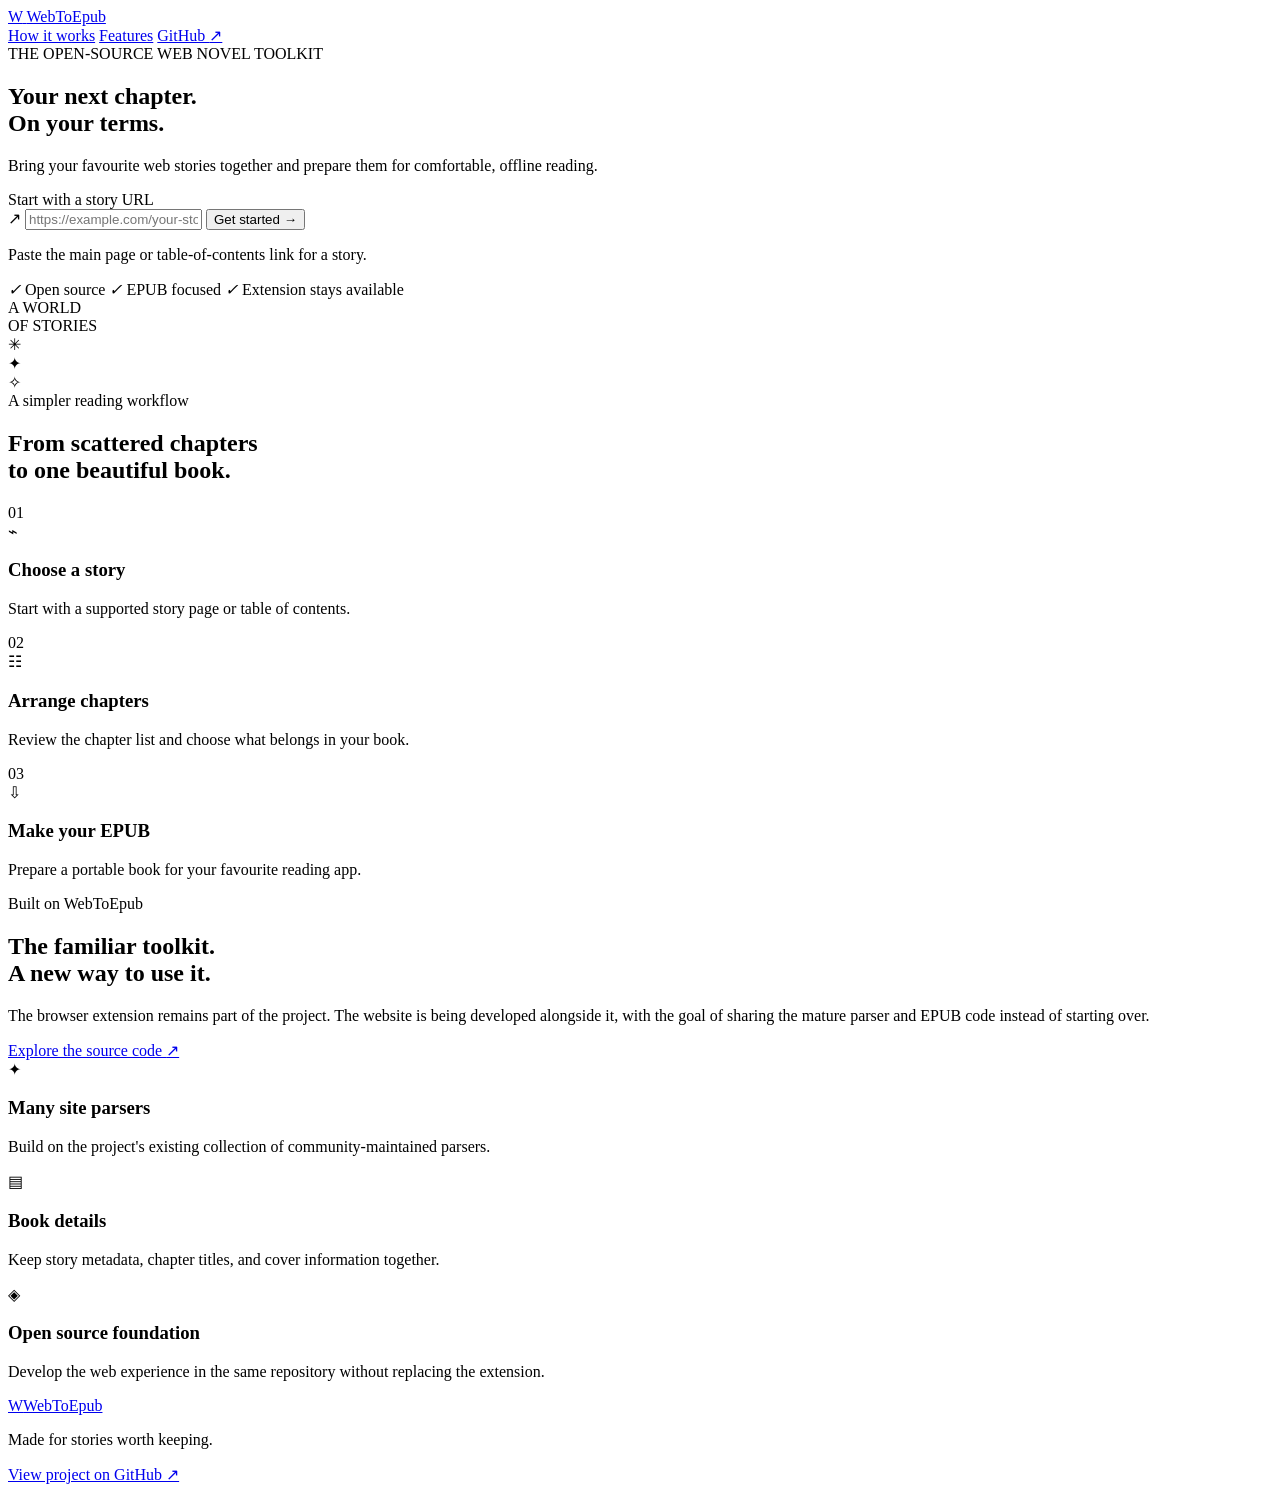
==== web/index.html @ 2ae7f824 "Add standalone WebToEpub website shell" ====
<!doctype html>
<html lang="en">
<head>
  <meta charset="utf-8">
  <meta name="viewport" content="width=device-width, initial-scale=1">
  <meta name="theme-color" content="#10121b">
  <meta name="description" content="Turn supported web novels and stories into EPUB books for offline reading.">
  <title>WebToEpub — Your stories, ready to read</title>
  <link rel="stylesheet" href="./styles.css">
  <script src="./app.js" defer></script>
</head>
<body>
  <div class="site-shell">
    <header class="topbar">
      <a class="brand" href="./" aria-label="WebToEpub home">
        <span class="brand-mark" aria-hidden="true">W</span>
        <span>WebToEpub</span>
      </a>
      <nav aria-label="Main navigation">
        <a href="#how-it-works">How it works</a>
        <a href="#features">Features</a>
        <a class="nav-quiet" href="https://github.com/professor1237/WebToEpub">GitHub <span aria-hidden="true">↗</span></a>
      </nav>
    </header>

    <main>
      <section class="hero">
        <div class="eyebrow"><span class="pulse"></span> THE OPEN-SOURCE WEB NOVEL TOOLKIT</div>
        <h1>Your next chapter.<br><span>On your terms.</span></h1>
        <p class="hero-copy">Bring your favourite web stories together and prepare them for comfortable, offline reading.</p>

        <form class="url-card" id="url-form" novalidate>
          <label for="story-url">Start with a story URL</label>
          <div class="url-row">
            <span class="url-icon" aria-hidden="true">↗</span>
            <input id="story-url" name="story-url" type="url" inputmode="url" autocomplete="url" placeholder="https://example.com/your-story" required>
            <button type="submit">Get started <span aria-hidden="true">→</span></button>
          </div>
          <p class="form-hint">Paste the main page or table-of-contents link for a story.</p>
          <p class="form-status" id="form-status" role="status" aria-live="polite"></p>
        </form>

        <div class="trust-row">
          <span><i>✓</i> Open source</span>
          <span><i>✓</i> EPUB focused</span>
          <span><i>✓</i> Extension stays available</span>
        </div>
        <div class="hero-orbit orbit-one"></div>
        <div class="hero-orbit orbit-two"></div>
        <div class="book-art" aria-hidden="true">
          <div class="book book-back"></div>
          <div class="book book-front"><div class="book-line"></div><div class="book-title">A WORLD<br>OF STORIES</div><div class="book-leaf">✳</div></div>
          <div class="spark spark-a">✦</div><div class="spark spark-b">✧</div>
        </div>
      </section>

      <section class="section intro" id="how-it-works">
        <div class="section-kicker">A simpler reading workflow</div>
        <h2>From scattered chapters<br>to one beautiful book.</h2>
        <div class="steps">
          <article class="step-card"><span class="step-number">01</span><div class="step-icon">⌁</div><h3>Choose a story</h3><p>Start with a supported story page or table of contents.</p></article>
          <article class="step-card"><span class="step-number">02</span><div class="step-icon">☷</div><h3>Arrange chapters</h3><p>Review the chapter list and choose what belongs in your book.</p></article>
          <article class="step-card"><span class="step-number">03</span><div class="step-icon">⇩</div><h3>Make your EPUB</h3><p>Prepare a portable book for your favourite reading app.</p></article>
        </div>
      </section>

      <section class="feature-band" id="features">
        <div>
          <div class="section-kicker">Built on WebToEpub</div>
          <h2>The familiar toolkit.<br>A new way to use it.</h2>
          <p>The browser extension remains part of the project. The website is being developed alongside it, with the goal of sharing the mature parser and EPUB code instead of starting over.</p>
          <a class="text-link" href="https://github.com/professor1237/WebToEpub">Explore the source code <span aria-hidden="true">↗</span></a>
        </div>
        <div class="feature-list">
          <div><span>✦</span><section><h3>Many site parsers</h3><p>Build on the project's existing collection of community-maintained parsers.</p></section></div>
          <div><span>▤</span><section><h3>Book details</h3><p>Keep story metadata, chapter titles, and cover information together.</p></section></div>
          <div><span>◈</span><section><h3>Open source foundation</h3><p>Develop the web experience in the same repository without replacing the extension.</p></section></div>
        </div>
      </section>
    </main>

    <footer>
      <a class="brand footer-brand" href="./"><span class="brand-mark">W</span><span>WebToEpub</span></a>
      <p>Made for stories worth keeping.</p>
      <a href="https://github.com/professor1237/WebToEpub">View project on GitHub ↗</a>
    </footer>
  </div>
</body>
</html>
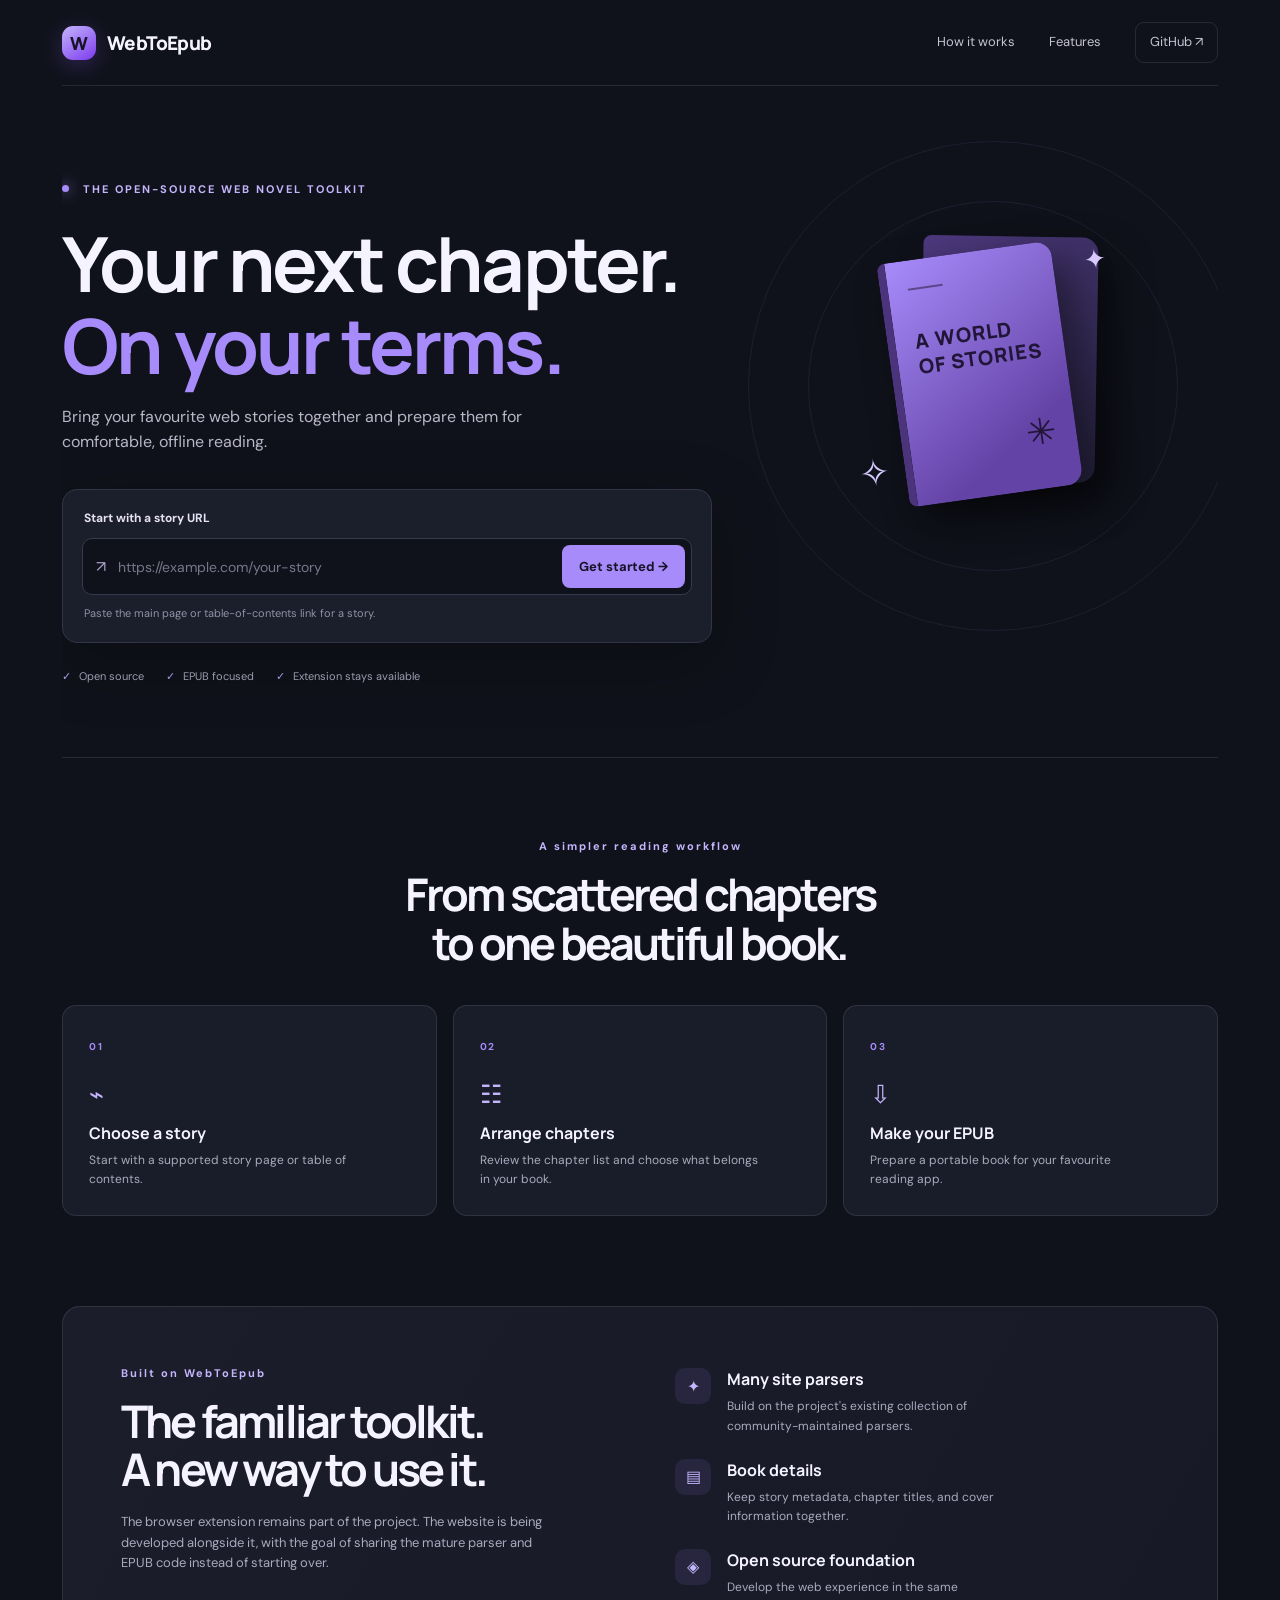
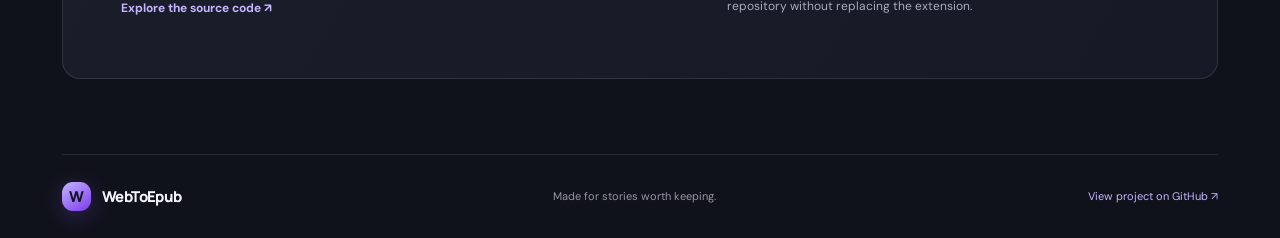
==== commit 13773034: "Connect shared EPUB engine and add chapter workspace" ====
--- a/web/index.html
+++ b/web/index.html
@@ -7,7 +7,13 @@
   <meta name="description" content="Turn supported web novels and stories into EPUB books for offline reading.">
   <title>WebToEpub — Your stories, ready to read</title>
   <link rel="stylesheet" href="./styles.css">
-  <script src="./app.js" defer></script>
+  <script src="../node_modules/@zip.js/zip.js/dist/zip-no-worker.min.js"></script>
+  <script src="./shared-runtime.js"></script>
+  <script src="../plugin/js/EpubMetaInfo.js"></script>
+  <script src="../plugin/js/EpubItem.js"></script>
+  <script src="../plugin/js/EpubItemSupplier.js"></script>
+  <script src="../plugin/js/EpubPacker.js"></script>
+  <script src="./converter.js" defer></script>
 </head>
 <body>
   <div class="site-shell">
@@ -54,6 +60,21 @@
         </div>
       </section>
 
+      <section class="converter-workspace" id="converter-workspace" hidden>
+        <div class="workspace-heading">
+          <div><div class="section-kicker">Your book workspace</div><h2>Choose your chapters.</h2><p id="chapter-count">0 chapters found</p></div>
+        </div>
+        <div class="book-settings">
+          <label>Book title<input id="book-title" type="text" maxlength="240"></label>
+          <label>Author<input id="book-author" type="text" maxlength="160"></label>
+          <label>EPUB filename<input id="book-filename" type="text" maxlength="120"></label>
+        </div>
+        <div class="chapter-toolbar"><strong>Chapter list</strong><button id="select-all-chapters" type="button">Deselect all</button></div>
+        <div id="chapter-list" class="chapter-list"></div>
+        <div class="conversion-actions"><button id="convert-button" type="button">Create EPUB <span aria-hidden="true">→</span></button><progress id="chapter-progress" value="0" max="1"></progress></div>
+        <p id="conversion-status" class="conversion-status" role="status" aria-live="polite"></p>
+      </section>
+
       <section class="section intro" id="how-it-works">
         <div class="section-kicker">A simpler reading workflow</div>
         <h2>From scattered chapters<br>to one beautiful book.</h2>
--- a/web/styles.css
+++ b/web/styles.css
@@ -0,0 +1,66 @@
+@import url('https://fonts.googleapis.com/css2?family=DM+Sans:wght@400;500;600;700&family=Manrope:wght@400;500;600;700;800&display=swap');
+
+:root{color-scheme:dark;--bg:#10121b;--panel:#191c29;--text:#f5f3ff;--muted:#aaaabd;--purple:#a78bfa;--purple-strong:#8b5cf6;--line:rgba(255,255,255,.1)}
+*{box-sizing:border-box}
+html{scroll-behavior:smooth}
+body{margin:0;background:var(--bg);color:var(--text);font-family:'DM Sans',sans-serif;line-height:1.6}
+a{color:inherit;text-decoration:none}
+.site-shell{max-width:1240px;margin:0 auto;padding:0 42px}
+.topbar{height:86px;display:flex;align-items:center;justify-content:space-between;border-bottom:1px solid var(--line);position:relative;z-index:2}
+.brand{display:inline-flex;align-items:center;gap:11px;font:800 19px Manrope,sans-serif;letter-spacing:-.6px}
+.brand-mark{display:grid;place-items:center;width:34px;height:34px;border-radius:11px;background:linear-gradient(145deg,#c4b5fd,#7c3aed);color:#171326;font:800 18px Manrope;box-shadow:0 5px 22px #8b5cf644}
+nav{display:flex;align-items:center;gap:34px;color:#c5c2d3;font-size:13px}
+nav a:hover,.text-link:hover,footer>a:last-child:hover{color:#c4b5fd}
+.nav-quiet{padding:9px 14px;border:1px solid var(--line);border-radius:9px}
+.hero{position:relative;overflow:hidden;min-height:590px;padding:95px 0 72px}
+.eyebrow,.section-kicker{font-size:11px;font-weight:700;letter-spacing:2px;color:#c4b5fd}
+.pulse{display:inline-block;width:7px;height:7px;border-radius:50%;background:#a78bfa;margin:0 9px 1px 0;box-shadow:0 0 14px #a78bfa}
+h1,h2,h3,p{margin-top:0}
+h1,h2{font-family:Manrope,sans-serif;letter-spacing:-2.8px;line-height:1.08}
+h1{font-size:clamp(48px,6vw,76px);margin:23px 0 18px;max-width:640px}
+h1 span{color:var(--purple)}
+.hero-copy{max-width:490px;color:#b9b7c8;font-size:16px;margin-bottom:34px}
+.url-card{position:relative;z-index:1;max-width:650px;padding:19px;background:#1b1e2b;border:1px solid #343447;border-radius:15px;box-shadow:0 18px 65px #0004}
+.url-card label{display:block;font-size:12px;font-weight:700;margin:0 0 10px 2px;color:#e6e2f4}
+.url-row{display:flex;align-items:center;gap:10px;background:#10121b;border:1px solid #39394e;border-radius:10px;padding:6px}
+.url-icon{color:#aaa0c9;padding-left:7px}
+.url-row input{flex:1;min-width:0;background:transparent;border:0;outline:0;color:white;font:14px 'DM Sans',sans-serif;padding:10px 2px}
+.url-row input::placeholder{color:#77778b}
+.url-row button{border:0;border-radius:8px;background:#a78bfa;color:#171326;font:700 13px 'DM Sans',sans-serif;padding:13px 17px;cursor:pointer;white-space:nowrap;transition:background .2s,transform .2s}
+.url-row button:hover{background:#c4b5fd;transform:translateY(-1px)}
+.form-hint,.form-status{font-size:11px;color:#9291a6;margin:10px 2px 0}
+.form-status:empty{display:none}.form-status{color:#c4b5fd}
+.trust-row{display:flex;flex-wrap:wrap;gap:22px;margin-top:25px;color:#aaaabd;font-size:11px}
+.trust-row i{font-style:normal;color:#b9a4ff;margin-right:5px}
+.book-art{position:absolute;right:8%;top:130px;width:285px;height:310px;display:grid;place-items:center;transform:rotate(-8deg)}
+.book{position:absolute;width:175px;height:245px;border-radius:8px 16px 16px 8px;box-shadow:15px 18px 40px #0007}
+.book-back{background:linear-gradient(140deg,#4d397f,#27233f);transform:translate(27px,-9px) rotate(9deg)}
+.book-front{background:linear-gradient(145deg,#a78bfa,#6443a6 75%);border-left:8px solid #4b347b;padding:28px 20px;color:#211638;transform:translate(-4px,2px);display:flex;flex-direction:column;justify-content:space-between}
+.book-line{width:35px;height:2px;background:#34234e;opacity:.6}
+.book-title{font:800 20px/1.25 Manrope;letter-spacing:1px}
+.book-leaf{font-size:36px;text-align:right}
+.spark{position:absolute;color:#d8caff;font-size:27px}.spark-a{right:5px;top:38px}.spark-b{left:5px;bottom:39px;font-size:37px}
+.hero-orbit{position:absolute;border:1px solid #a78bfa18;border-radius:50%;pointer-events:none}
+.orbit-one{width:490px;height:490px;right:-20px;top:55px}.orbit-two{width:370px;height:370px;right:40px;top:115px}
+.section{padding:80px 0}
+.intro{text-align:center;border-top:1px solid var(--line)}
+h2{font-size:clamp(32px,4vw,45px);margin:14px 0 38px}
+.steps{display:grid;grid-template-columns:repeat(3,1fr);gap:16px;text-align:left}
+.step-card{position:relative;min-height:205px;padding:26px;background:var(--panel);border:1px solid var(--line);border-radius:14px}
+.step-number{font-size:10px;letter-spacing:1.5px;color:#a78bfa;font-weight:700}
+.step-icon{font-size:25px;color:#c4b5fd;margin:17px 0 7px}
+.step-card h3,.feature-list h3{font:700 16px Manrope;margin:0 0 7px}
+.step-card p,.feature-list p{font-size:12px;color:var(--muted);margin:0;max-width:280px}
+.feature-band{display:grid;grid-template-columns:1fr 1fr;gap:70px;padding:58px;border:1px solid var(--line);border-radius:18px;background:linear-gradient(120deg,#1b1d2b,#171927);margin:10px 0 75px}
+.feature-band h2{margin-bottom:18px}
+.feature-band>div:first-child>p{max-width:440px;color:var(--muted);font-size:13px}
+.text-link{display:inline-block;color:#c4b5fd;font-size:12px;font-weight:700;margin-top:12px}
+.feature-list{display:grid;gap:23px;align-content:center}
+.feature-list>div{display:flex;gap:16px;align-items:flex-start}
+.feature-list>div>span{display:grid;place-items:center;flex:0 0 36px;height:36px;border-radius:10px;background:#a78bfa19;color:#c4b5fd}
+footer{border-top:1px solid var(--line);padding:27px 0;display:flex;align-items:center;justify-content:space-between;color:#9695a9;font-size:11px}
+.footer-brand{color:#f5f3ff;font-size:15px}.footer-brand .brand-mark{width:29px;height:29px;font-size:15px}
+footer p{margin:0}footer>a:last-child{color:#c4b5fd}
+@media(max-width:800px){.site-shell{padding:0 24px}.hero{padding-top:76px;min-height:640px}.book-art{opacity:.22;right:-45px;top:200px;transform:scale(.85) rotate(-8deg)}.hero>*:not(.hero-orbit):not(.book-art){position:relative;z-index:1}.url-card{max-width:100%}.feature-band{gap:35px;padding:34px}.steps{gap:10px}.step-card{padding:20px 16px}}
+@media(max-width:600px){.site-shell{padding:0 18px}.topbar{height:70px}nav{gap:13px;font-size:11px}nav a:first-child{display:none}.brand{font-size:16px}.hero{padding:72px 0 58px;min-height:600px}h1{font-size:49px;letter-spacing:-2px}.hero-copy{font-size:14px;max-width:350px}.url-card{padding:13px}.url-row{flex-wrap:wrap}.url-row input{font-size:12px}.url-row button{width:100%}.trust-row{gap:11px;font-size:10px}.book-art{top:240px;right:-90px;opacity:.16}.orbit-one{right:-260px}.orbit-two{right:-210px}.section{padding:60px 0}.steps{grid-template-columns:1fr}.step-card{min-height:0}.step-icon{margin-top:12px}.feature-band{grid-template-columns:1fr;padding:26px 21px;margin-bottom:50px}.feature-band h2{font-size:35px}footer{flex-wrap:wrap;gap:13px}footer p{order:3;width:100%}}
+@media(prefers-reduced-motion:reduce){html{scroll-behavior:auto}*,*::before,*::after{transition:none!important}}
